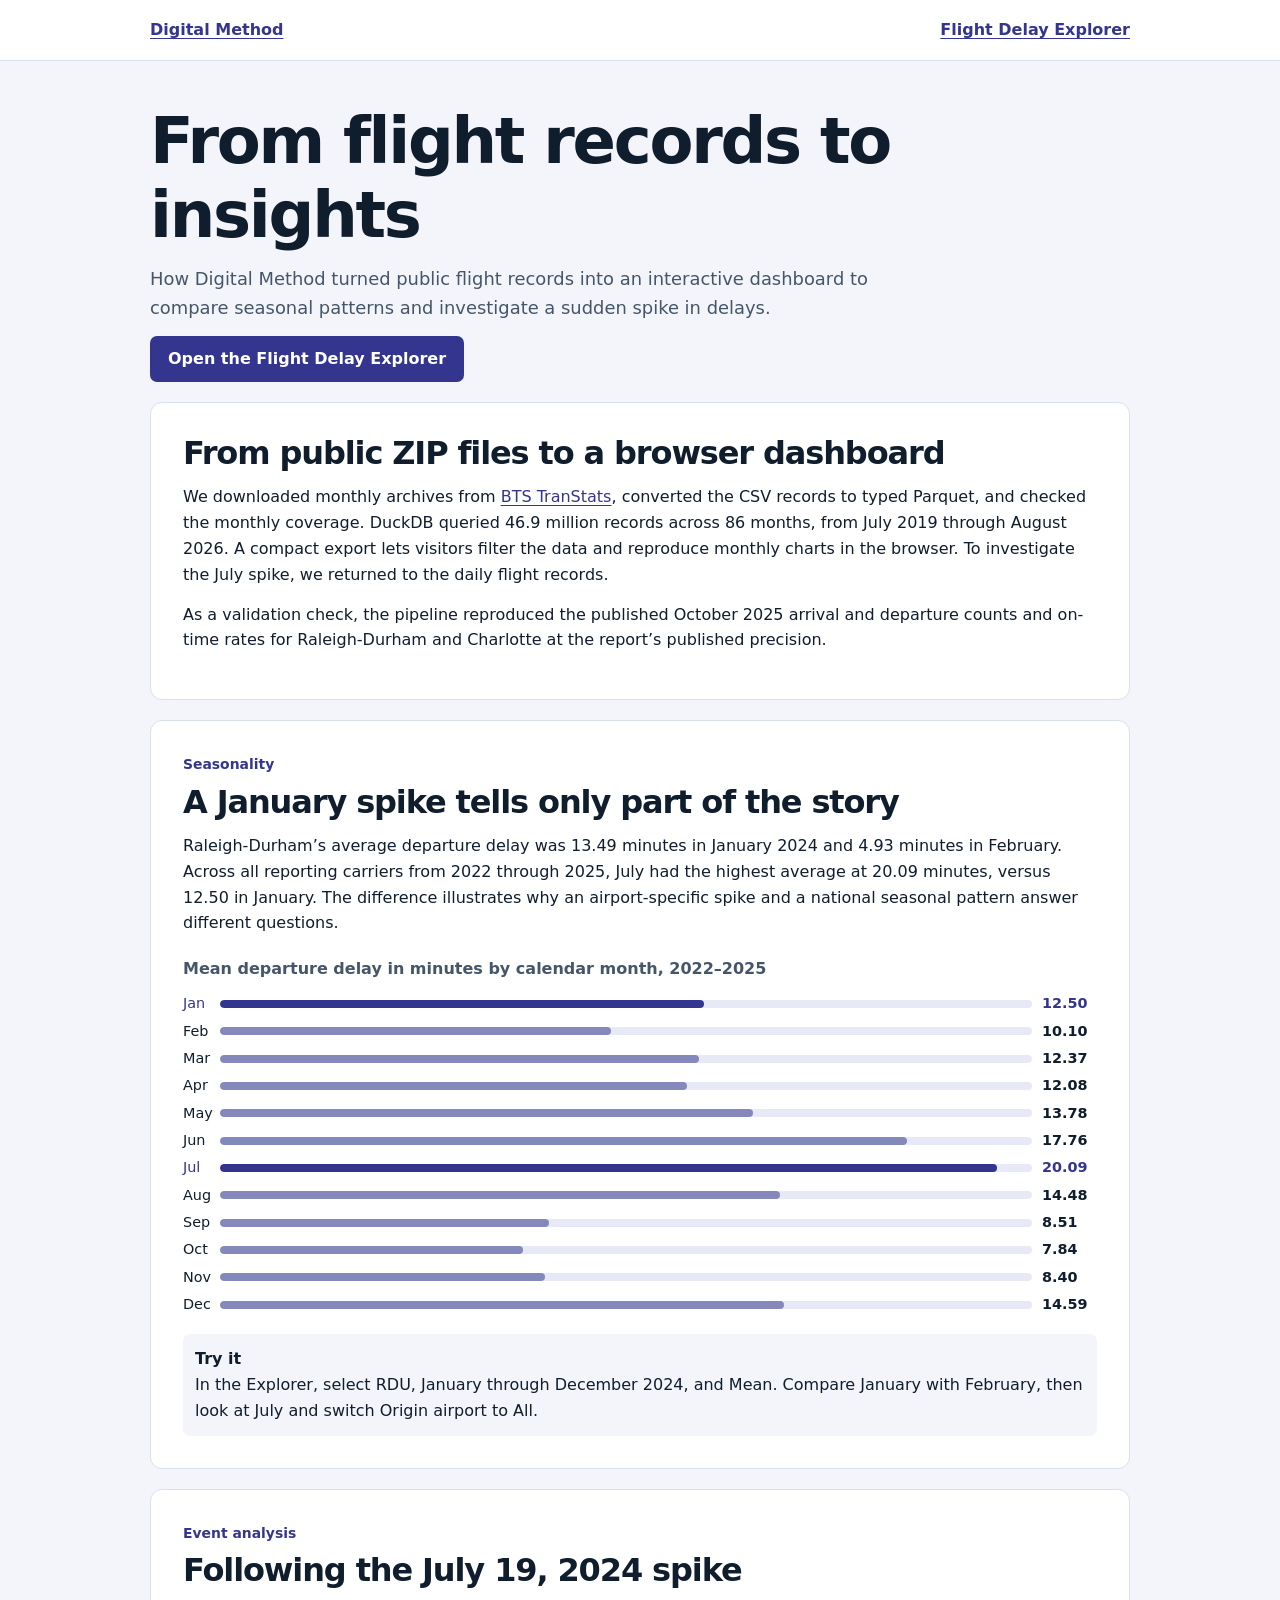
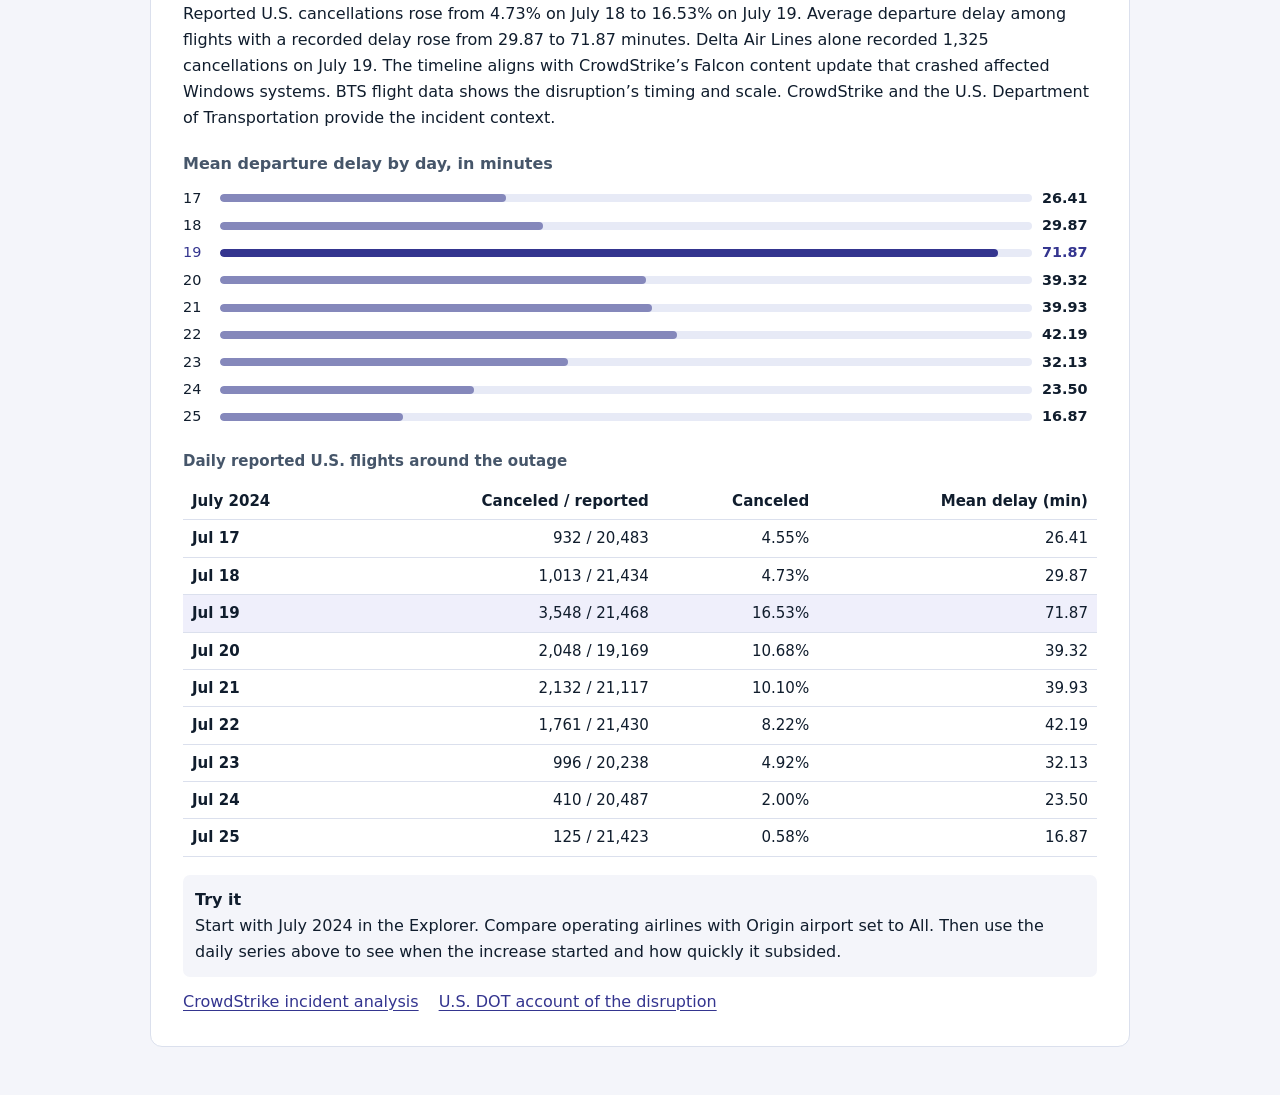
==== docs/stories.html @ 7a171b88 "Add flight delay case study on seasonality and the CrowdStrike outage" ====
<!doctype html>
<html lang="en">
<head>
<meta charset="utf-8">
<meta name="viewport" content="width=device-width, initial-scale=1">
<meta name="description" content="A Digital Method case study in turning public flight records into a seasonal comparison and event analysis.">
<title>From flight records to insights | Digital Method</title>
<style>
:root{color-scheme:light;--ink:#101d2d;--muted:#46566a;--accent:#34358f;--line:#dbe0ed;--paper:#f4f5fa}
*{box-sizing:border-box}body{margin:0;background:var(--paper);color:var(--ink);font:16px/1.62 system-ui,sans-serif}
a{color:var(--accent);text-underline-offset:.2em}a:focus-visible{outline:2px solid var(--accent);outline-offset:4px}
header{background:#fff;border-bottom:1px solid var(--line)}nav,main{width:min(100% - 32px, 980px);margin:auto}
nav{min-height:60px;display:flex;align-items:center;justify-content:space-between;gap:12px;font-weight:700}main{padding:44px 0 48px}
h1,h2{line-height:1.15;letter-spacing:-.035em;margin:0 0 12px}h1{font-size:clamp(2.15rem,6vw,4rem);max-width:760px}h2{font-size:clamp(1.5rem,4vw,2rem)}
p{margin:0 0 14px}.lead{max-width:790px;font-size:1.12rem;color:var(--muted)}
.button{display:inline-block;padding:10px 18px;border-radius:7px;background:var(--accent);color:white;text-decoration:none;font-weight:700}
.story,.process{background:#fff;border:1px solid var(--line);border-radius:12px;margin-top:20px;padding:clamp(16px,4vw,32px)}
.label{color:var(--accent);font-weight:750;font-size:.87rem;margin-bottom:8px}.method{background:var(--paper);border-radius:7px;padding:12px;margin:18px 0 0}
.links{display:flex;flex-wrap:wrap;gap:4px 20px;margin:12px 0 0}
figure{margin:20px 0 0}figcaption,caption{text-align:left;margin-bottom:10px;color:var(--muted);font-weight:650}
.bar-row{display:grid;grid-template-columns:3ch minmax(0,1fr) 6ch;align-items:center;gap:10px;margin:4px 0;font-variant-numeric:tabular-nums;font-size:.9rem}
.bar-meter{height:8px;border-radius:10px;background:#e7eaf6;overflow:hidden}.bar-meter i{display:block;height:100%;background:#8588bb;border-radius:10px}.highlight{color:var(--accent)}.highlight i{background:var(--accent)}
.scroll{overflow-x:auto;margin-top:20px}table{width:100%;border-collapse:collapse;font-size:.94rem;font-variant-numeric:tabular-nums}th,td{text-align:right;padding:6px 9px;border-bottom:1px solid var(--line);white-space:nowrap}th:first-child,td:first-child{text-align:left}.selected{background:#efeffb}
</style>
</head>
<body>
<header><nav aria-label="Main"><a href="https://digitalmethodlabs.com/">Digital Method</a><a href="./">Flight Delay Explorer</a></nav></header>
<main>
<h1>From flight records to insights</h1>
<p class="lead">How Digital Method turned public flight records into an interactive dashboard to compare seasonal patterns and investigate a sudden spike in delays.</p>
<a class="button" href="./">Open the Flight Delay Explorer</a>
<section class="process">
<h2>From public ZIP files to a browser dashboard</h2>
<p>We downloaded monthly archives from <a href="https://www.transtats.bts.gov/PREZIP/">BTS TranStats</a>, converted the CSV records to typed Parquet, and checked the monthly coverage. DuckDB queried 46.9 million records across 86 months, from July 2019 through August 2026. A compact export lets visitors filter the data and reproduce monthly charts in the browser. To investigate the July spike, we returned to the daily flight records.</p><p>As a validation check, the pipeline reproduced the published October 2025 arrival and departure counts and on-time rates for Raleigh-Durham and Charlotte at the report&rsquo;s published precision.</p>
</section>
<article class="story" id="seasonality"><p class="label">Seasonality</p><h2>A January spike tells only part of the story</h2><p>Raleigh-Durham’s average departure delay was 13.49 minutes in January 2024 and 4.93 minutes in February. Across all reporting carriers from 2022 through 2025, July had the highest average at 20.09 minutes, versus 12.50 in January. The difference illustrates why an airport-specific spike and a national seasonal pattern answer different questions.</p><figure class="bars"><figcaption>Mean departure delay in minutes by calendar month, 2022–2025</figcaption><div class="bar-row highlight"><span>Jan</span><span class="bar-meter" aria-hidden="true"><i style="width:59.523809523809526%"></i></span><strong>12.50</strong></div><div class="bar-row"><span>Feb</span><span class="bar-meter" aria-hidden="true"><i style="width:48.09523809523809%"></i></span><strong>10.10</strong></div><div class="bar-row"><span>Mar</span><span class="bar-meter" aria-hidden="true"><i style="width:58.904761904761905%"></i></span><strong>12.37</strong></div><div class="bar-row"><span>Apr</span><span class="bar-meter" aria-hidden="true"><i style="width:57.52380952380952%"></i></span><strong>12.08</strong></div><div class="bar-row"><span>May</span><span class="bar-meter" aria-hidden="true"><i style="width:65.61904761904762%"></i></span><strong>13.78</strong></div><div class="bar-row"><span>Jun</span><span class="bar-meter" aria-hidden="true"><i style="width:84.57142857142857%"></i></span><strong>17.76</strong></div><div class="bar-row highlight"><span>Jul</span><span class="bar-meter" aria-hidden="true"><i style="width:95.66666666666667%"></i></span><strong>20.09</strong></div><div class="bar-row"><span>Aug</span><span class="bar-meter" aria-hidden="true"><i style="width:68.95238095238095%"></i></span><strong>14.48</strong></div><div class="bar-row"><span>Sep</span><span class="bar-meter" aria-hidden="true"><i style="width:40.523809523809526%"></i></span><strong>8.51</strong></div><div class="bar-row"><span>Oct</span><span class="bar-meter" aria-hidden="true"><i style="width:37.333333333333336%"></i></span><strong>7.84</strong></div><div class="bar-row"><span>Nov</span><span class="bar-meter" aria-hidden="true"><i style="width:40%"></i></span><strong>8.40</strong></div><div class="bar-row"><span>Dec</span><span class="bar-meter" aria-hidden="true"><i style="width:69.47619047619048%"></i></span><strong>14.59</strong></div></figure><p class="method"><strong>Try it</strong><br>In the Explorer, select RDU, January through December 2024, and Mean. Compare January with February, then look at July and switch Origin airport to All.</p></article>
<article class="story" id="outage"><p class="label">Event analysis</p><h2>Following the July 19, 2024 spike</h2><p>Reported U.S. cancellations rose from 4.73% on July 18 to 16.53% on July 19. Average departure delay among flights with a recorded delay rose from 29.87 to 71.87 minutes. Delta Air Lines alone recorded 1,325 cancellations on July 19. The timeline aligns with CrowdStrike’s Falcon content update that crashed affected Windows systems. BTS flight data shows the disruption’s timing and scale. CrowdStrike and the U.S. Department of Transportation provide the incident context.</p><figure class="bars"><figcaption>Mean departure delay by day, in minutes</figcaption><div class="bar-row"><span>17</span><span class="bar-meter" aria-hidden="true"><i style="width:35.2%"></i></span><strong>26.41</strong></div><div class="bar-row"><span>18</span><span class="bar-meter" aria-hidden="true"><i style="width:39.8%"></i></span><strong>29.87</strong></div><div class="bar-row highlight"><span>19</span><span class="bar-meter" aria-hidden="true"><i style="width:95.8%"></i></span><strong>71.87</strong></div><div class="bar-row"><span>20</span><span class="bar-meter" aria-hidden="true"><i style="width:52.4%"></i></span><strong>39.32</strong></div><div class="bar-row"><span>21</span><span class="bar-meter" aria-hidden="true"><i style="width:53.2%"></i></span><strong>39.93</strong></div><div class="bar-row"><span>22</span><span class="bar-meter" aria-hidden="true"><i style="width:56.3%"></i></span><strong>42.19</strong></div><div class="bar-row"><span>23</span><span class="bar-meter" aria-hidden="true"><i style="width:42.8%"></i></span><strong>32.13</strong></div><div class="bar-row"><span>24</span><span class="bar-meter" aria-hidden="true"><i style="width:31.3%"></i></span><strong>23.50</strong></div><div class="bar-row"><span>25</span><span class="bar-meter" aria-hidden="true"><i style="width:22.5%"></i></span><strong>16.87</strong></div></figure><div class="scroll"><table><caption>Daily reported U.S. flights around the outage</caption><thead><tr><th scope="col">July 2024</th><th scope="col">Canceled / reported</th><th scope="col">Canceled</th><th scope="col">Mean delay (min)</th></tr></thead><tbody><tr><th scope="row">Jul 17</th><td>932 / 20,483</td><td>4.55%</td><td>26.41</td></tr><tr><th scope="row">Jul 18</th><td>1,013 / 21,434</td><td>4.73%</td><td>29.87</td></tr><tr class="selected"><th scope="row">Jul 19</th><td>3,548 / 21,468</td><td>16.53%</td><td>71.87</td></tr><tr><th scope="row">Jul 20</th><td>2,048 / 19,169</td><td>10.68%</td><td>39.32</td></tr><tr><th scope="row">Jul 21</th><td>2,132 / 21,117</td><td>10.10%</td><td>39.93</td></tr><tr><th scope="row">Jul 22</th><td>1,761 / 21,430</td><td>8.22%</td><td>42.19</td></tr><tr><th scope="row">Jul 23</th><td>996 / 20,238</td><td>4.92%</td><td>32.13</td></tr><tr><th scope="row">Jul 24</th><td>410 / 20,487</td><td>2.00%</td><td>23.50</td></tr><tr><th scope="row">Jul 25</th><td>125 / 21,423</td><td>0.58%</td><td>16.87</td></tr></tbody></table></div><p class="method"><strong>Try it</strong><br>Start with July 2024 in the Explorer. Compare operating airlines with Origin airport set to All. Then use the daily series above to see when the increase started and how quickly it subsided.</p><p class="links"><a href="https://www.crowdstrike.com/wp-content/uploads/2024/08/Executive-Summary_Root-Cause-Analysis_Channel-File-291.pdf">CrowdStrike incident analysis</a><a href="https://www.transportation.gov/sites/dot.gov/files/2024-12/ANPRM%20Airline%20Passenger%20Rights%20%282105-AF20%29.pdf">U.S. DOT account of the disruption</a></p></article>
</main>
</body>
</html>
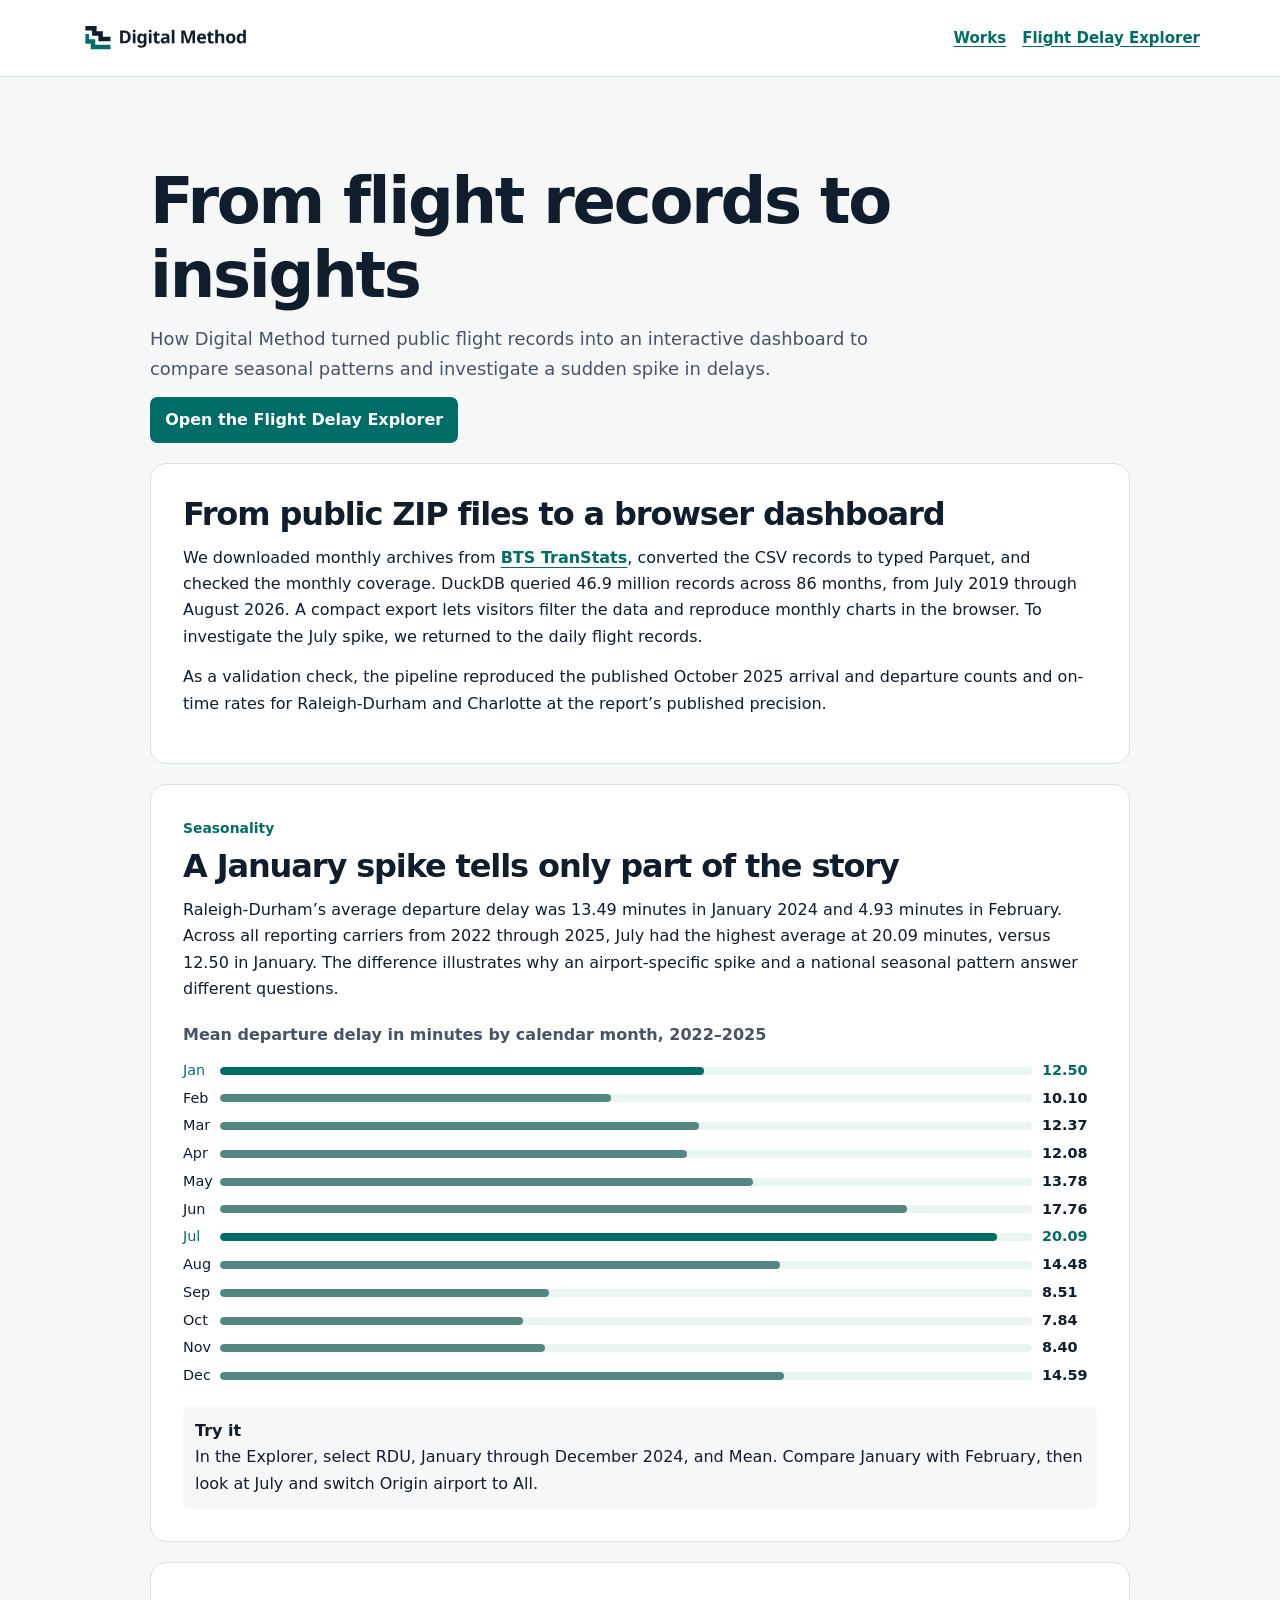
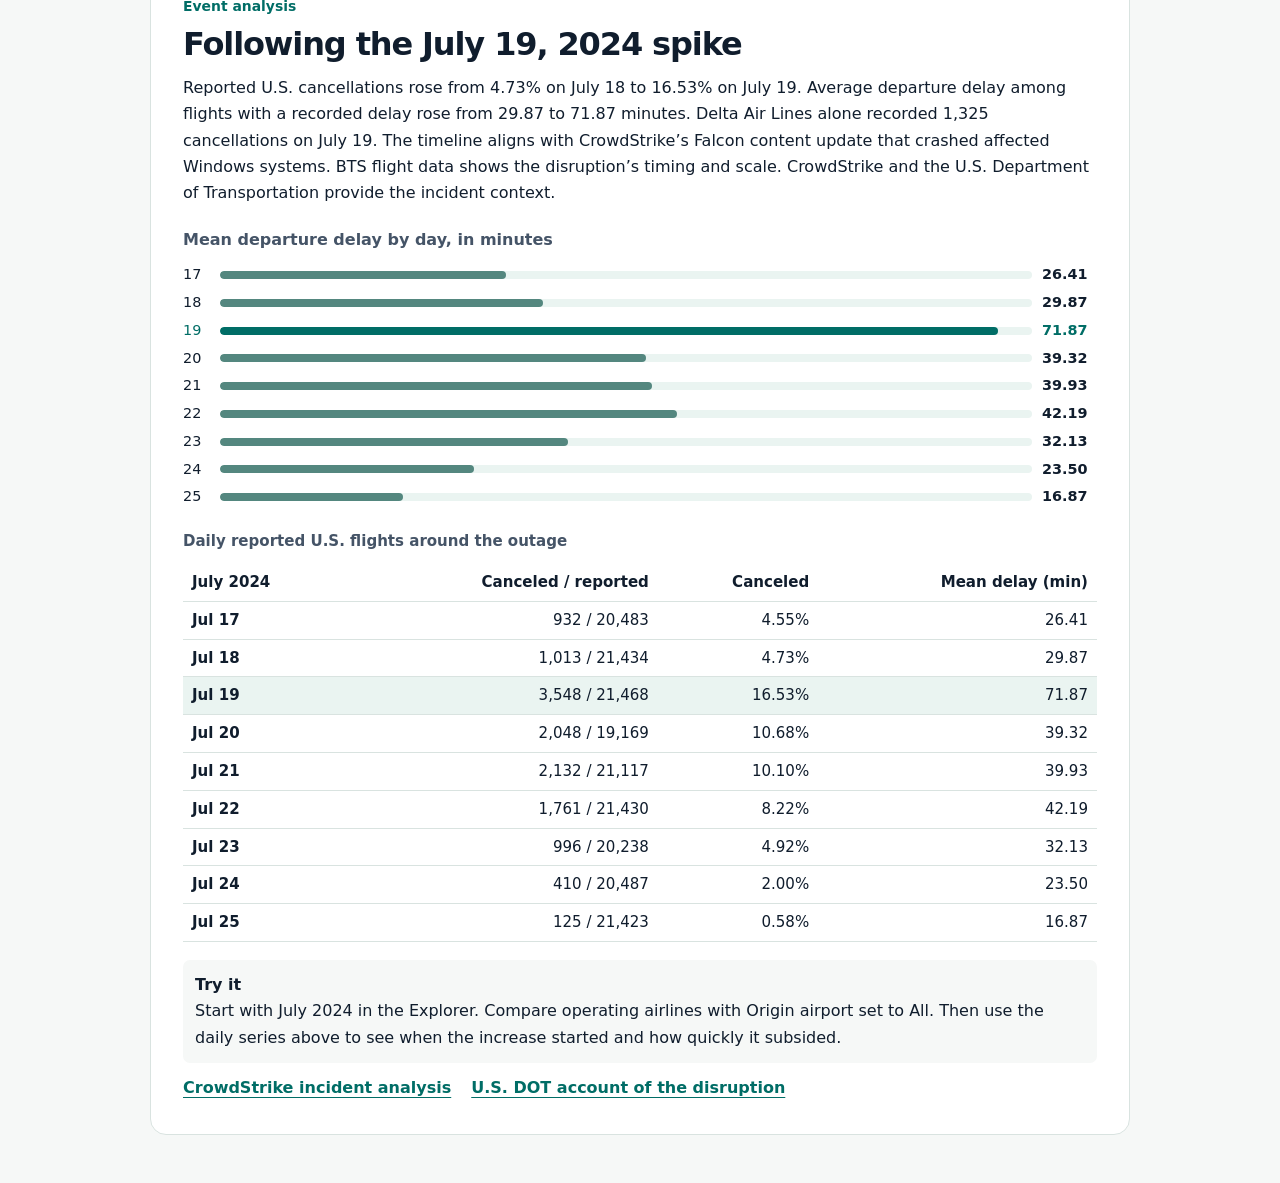
==== commit 33e973a7: "Match Flight Delay Explorer to the Digital Method Works theme" ====
--- a/docs/stories.html
+++ b/docs/stories.html
@@ -4,27 +4,33 @@
 <meta charset="utf-8">
 <meta name="viewport" content="width=device-width, initial-scale=1">
 <meta name="description" content="A Digital Method case study in turning public flight records into a seasonal comparison and event analysis.">
+<meta name="theme-color" content="#f6f8f7">
 <title>From flight records to insights | Digital Method</title>
+<link rel="icon" href="./favicon.svg" type="image/svg+xml">
+<link rel="stylesheet" href="./brand.css">
 <style>
-:root{color-scheme:light;--ink:#101d2d;--muted:#46566a;--accent:#34358f;--line:#dbe0ed;--paper:#f4f5fa}
-*{box-sizing:border-box}body{margin:0;background:var(--paper);color:var(--ink);font:16px/1.62 system-ui,sans-serif}
-a{color:var(--accent);text-underline-offset:.2em}a:focus-visible{outline:2px solid var(--accent);outline-offset:4px}
-header{background:#fff;border-bottom:1px solid var(--line)}nav,main{width:min(100% - 32px, 980px);margin:auto}
-nav{min-height:60px;display:flex;align-items:center;justify-content:space-between;gap:12px;font-weight:700}main{padding:44px 0 48px}
+main{width:min(100% - 2rem, 61.25rem);margin:auto;padding-block:clamp(2.5rem,7vw,5.5rem) 3rem}
 h1,h2{line-height:1.15;letter-spacing:-.035em;margin:0 0 12px}h1{font-size:clamp(2.15rem,6vw,4rem);max-width:760px}h2{font-size:clamp(1.5rem,4vw,2rem)}
 p{margin:0 0 14px}.lead{max-width:790px;font-size:1.12rem;color:var(--muted)}
-.button{display:inline-block;padding:10px 18px;border-radius:7px;background:var(--accent);color:white;text-decoration:none;font-weight:700}
-.story,.process{background:#fff;border:1px solid var(--line);border-radius:12px;margin-top:20px;padding:clamp(16px,4vw,32px)}
-.label{color:var(--accent);font-weight:750;font-size:.87rem;margin-bottom:8px}.method{background:var(--paper);border-radius:7px;padding:12px;margin:18px 0 0}
+.story,.process{background:var(--surface);border:1px solid var(--line);border-radius:1rem;margin-top:20px;padding:clamp(16px,4vw,32px)}
+.label{color:var(--teal);font-weight:750;font-size:.87rem;margin-bottom:8px}.method{background:var(--background);border-radius:7px;padding:12px;margin:18px 0 0}
 .links{display:flex;flex-wrap:wrap;gap:4px 20px;margin:12px 0 0}
 figure{margin:20px 0 0}figcaption,caption{text-align:left;margin-bottom:10px;color:var(--muted);font-weight:650}
 .bar-row{display:grid;grid-template-columns:3ch minmax(0,1fr) 6ch;align-items:center;gap:10px;margin:4px 0;font-variant-numeric:tabular-nums;font-size:.9rem}
-.bar-meter{height:8px;border-radius:10px;background:#e7eaf6;overflow:hidden}.bar-meter i{display:block;height:100%;background:#8588bb;border-radius:10px}.highlight{color:var(--accent)}.highlight i{background:var(--accent)}
-.scroll{overflow-x:auto;margin-top:20px}table{width:100%;border-collapse:collapse;font-size:.94rem;font-variant-numeric:tabular-nums}th,td{text-align:right;padding:6px 9px;border-bottom:1px solid var(--line);white-space:nowrap}th:first-child,td:first-child{text-align:left}.selected{background:#efeffb}
+.bar-meter{height:8px;border-radius:10px;background:var(--tint);overflow:hidden}.bar-meter i{display:block;height:100%;background:#54877f;border-radius:10px}.highlight{color:var(--teal)}.highlight i{background:var(--teal)}
+.scroll{overflow-x:auto;margin-top:20px}table{width:100%;border-collapse:collapse;font-size:.94rem;font-variant-numeric:tabular-nums}th,td{text-align:right;padding:6px 9px;border-bottom:1px solid var(--line);white-space:nowrap}th:first-child,td:first-child{text-align:left}.selected{background:var(--tint)}
 </style>
 </head>
 <body>
-<header><nav aria-label="Main"><a href="https://digitalmethodlabs.com/">Digital Method</a><a href="./">Flight Delay Explorer</a></nav></header>
+<header class="site-header">
+  <nav class="header-inner" aria-label="Main">
+    <a href="https://digitalmethodlabs.com/"><img class="wordmark" src="./logo-primary.svg" alt="Digital Method"></a>
+    <div class="site-links">
+      <a href="https://dev-digitalmethod.github.io/selected-works/">Works</a>
+      <a href="./">Flight Delay Explorer</a>
+    </div>
+  </nav>
+</header>
 <main>
 <h1>From flight records to insights</h1>
 <p class="lead">How Digital Method turned public flight records into an interactive dashboard to compare seasonal patterns and investigate a sudden spike in delays.</p>
--- a/docs/brand.css
+++ b/docs/brand.css
@@ -0,0 +1,77 @@
+:root {
+  color-scheme: light;
+  --ink: #101d2d;
+  --muted: #455467;
+  --teal: #006d66;
+  --teal-dark: #00544e;
+  --surface: #fff;
+  --background: #f6f8f7;
+  --line: #d9e3e0;
+  --tint: #eaf4f1;
+  --font: "Noto Sans", system-ui, sans-serif;
+}
+
+* { box-sizing: border-box; }
+
+body {
+  margin: 0;
+  background: var(--background);
+  color: var(--ink);
+  font: 1rem/1.65 var(--font);
+}
+
+a {
+  color: var(--teal);
+  font-weight: 650;
+  text-underline-offset: .22em;
+}
+
+a:hover { color: var(--teal-dark); }
+
+:focus-visible {
+  outline: 2px solid var(--teal);
+  outline-offset: 3px;
+}
+
+.site-header {
+  background: var(--surface);
+  border-bottom: 1px solid var(--line);
+}
+
+.header-inner {
+  width: min(100% - 3rem, var(--page-width, 70rem));
+  min-height: 4.75rem;
+  margin-inline: auto;
+  padding-block: .5rem;
+  display: flex;
+  align-items: center;
+  justify-content: space-between;
+  gap: 1rem;
+}
+
+.wordmark { display: block; width: 10.75rem; max-width: 100%; height: auto; }
+
+.site-links {
+  display: flex;
+  flex-wrap: wrap;
+  justify-content: flex-end;
+  gap: .25rem 1rem;
+  font-size: .9375rem;
+}
+
+.button {
+  display: inline-block;
+  padding: .6rem .95rem;
+  border-radius: .45rem;
+  background: var(--teal);
+  color: white;
+  font-weight: 650;
+  text-decoration: none;
+}
+
+.button:hover { background: var(--teal-dark); color: white; }
+
+@media (max-width: 30rem) {
+  .header-inner { width: calc(100% - 2rem); min-height: 4rem; gap: .7rem; }
+  .wordmark { width: 10rem; }
+}
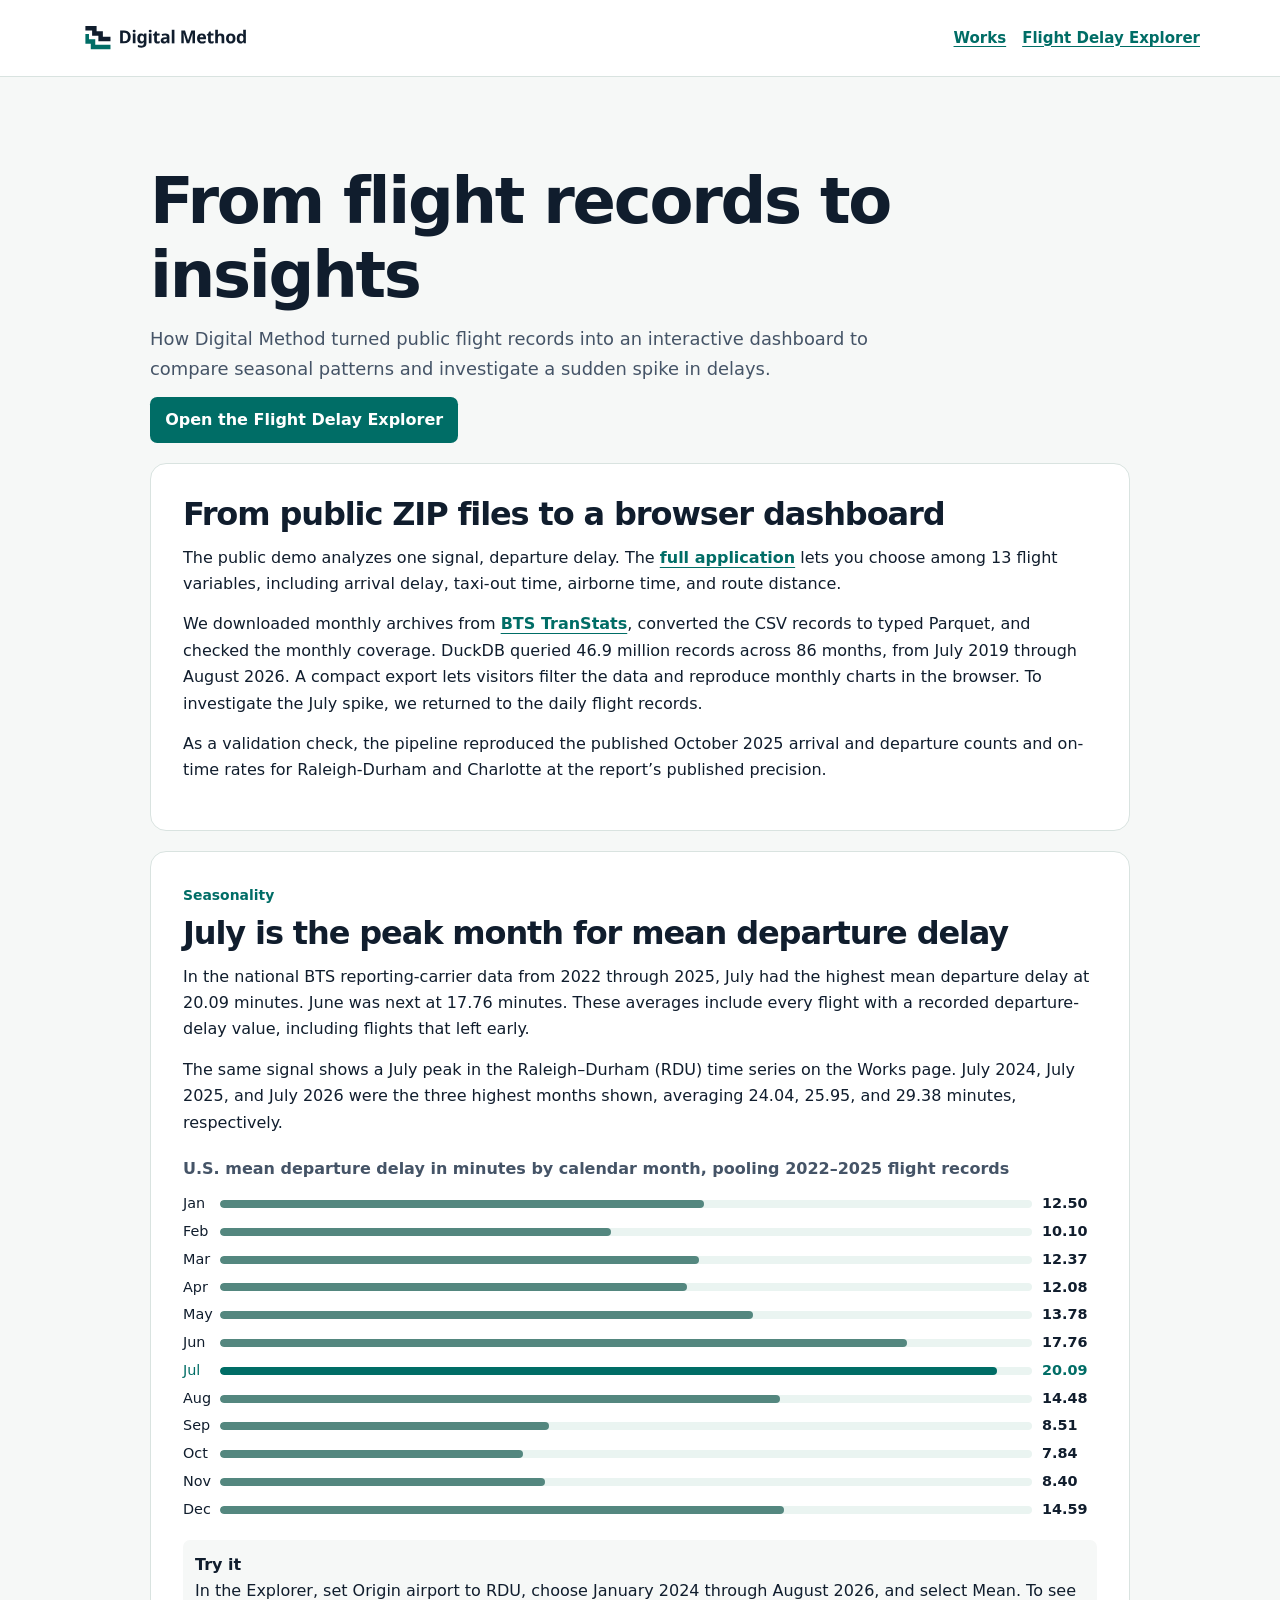
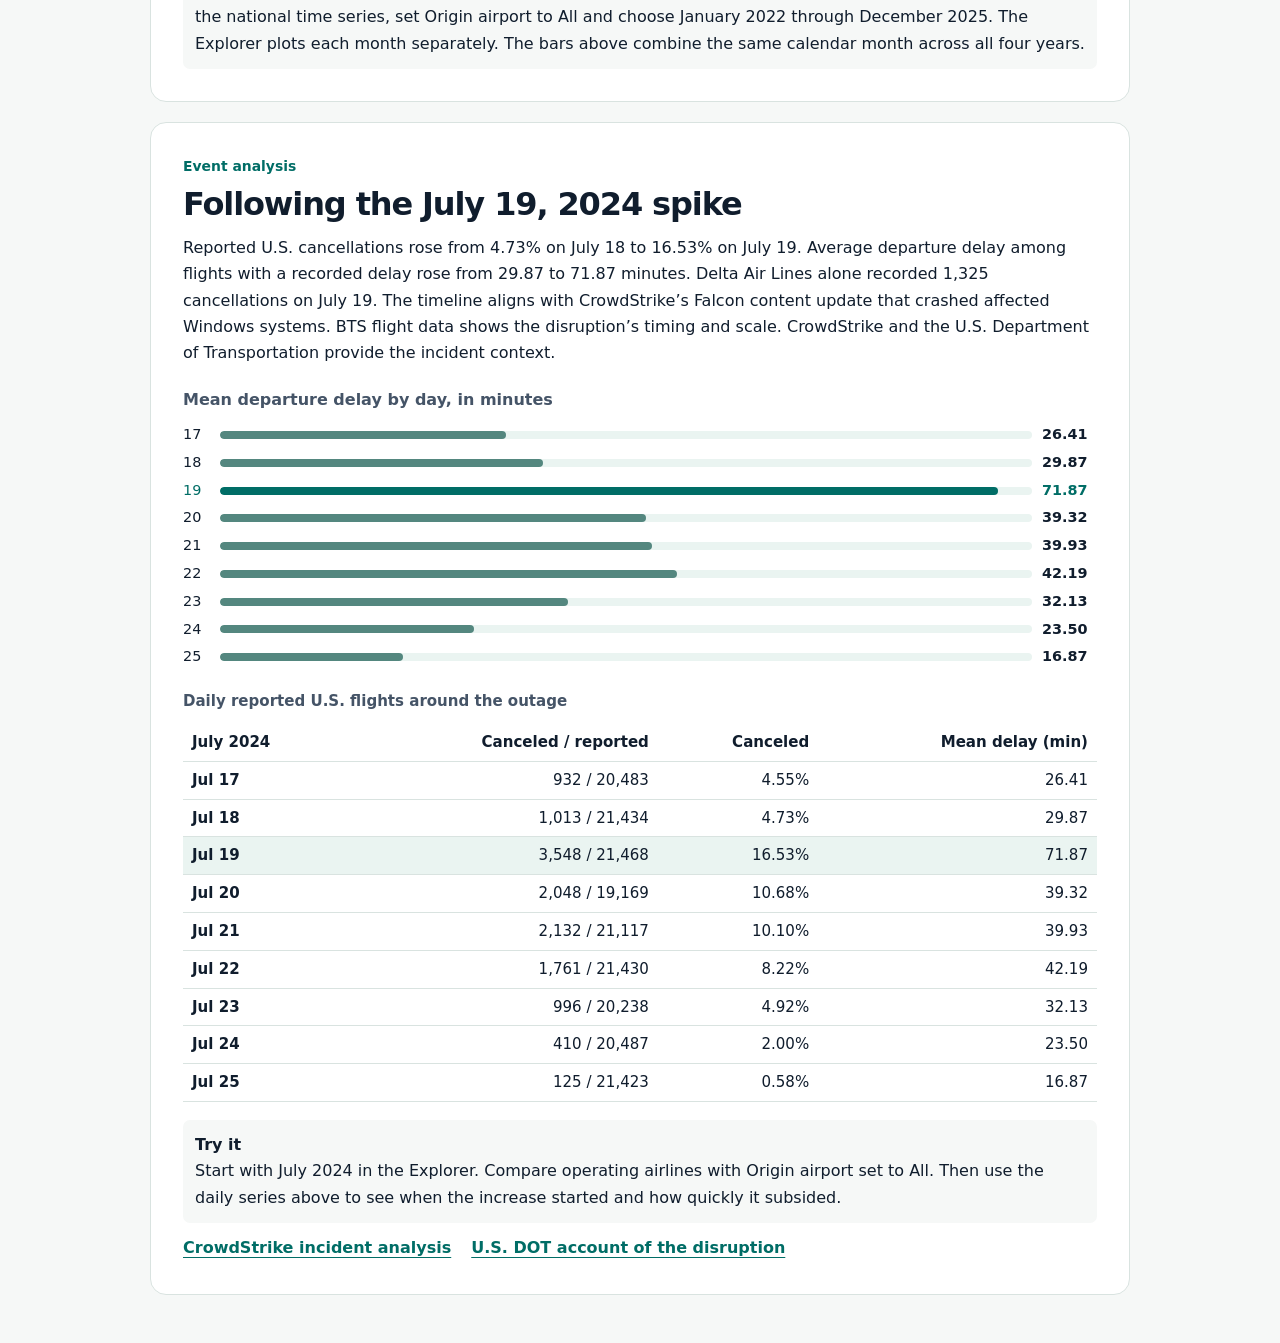
==== commit 6bc1f5a7: "Highlight July departure delays and explain the public demo scope" ====
--- a/docs/stories.html
+++ b/docs/stories.html
@@ -37,9 +37,31 @@
 <a class="button" href="./">Open the Flight Delay Explorer</a>
 <section class="process">
 <h2>From public ZIP files to a browser dashboard</h2>
+<p>The public demo analyzes one signal, departure delay. The <a href="https://github.com/dev-digitalmethod/flight-delay-explorer#explore-a-signal">full application</a> lets you choose among 13 flight variables, including arrival delay, taxi-out time, airborne time, and route distance.</p>
 <p>We downloaded monthly archives from <a href="https://www.transtats.bts.gov/PREZIP/">BTS TranStats</a>, converted the CSV records to typed Parquet, and checked the monthly coverage. DuckDB queried 46.9 million records across 86 months, from July 2019 through August 2026. A compact export lets visitors filter the data and reproduce monthly charts in the browser. To investigate the July spike, we returned to the daily flight records.</p><p>As a validation check, the pipeline reproduced the published October 2025 arrival and departure counts and on-time rates for Raleigh-Durham and Charlotte at the report&rsquo;s published precision.</p>
 </section>
-<article class="story" id="seasonality"><p class="label">Seasonality</p><h2>A January spike tells only part of the story</h2><p>Raleigh-Durham’s average departure delay was 13.49 minutes in January 2024 and 4.93 minutes in February. Across all reporting carriers from 2022 through 2025, July had the highest average at 20.09 minutes, versus 12.50 in January. The difference illustrates why an airport-specific spike and a national seasonal pattern answer different questions.</p><figure class="bars"><figcaption>Mean departure delay in minutes by calendar month, 2022–2025</figcaption><div class="bar-row highlight"><span>Jan</span><span class="bar-meter" aria-hidden="true"><i style="width:59.523809523809526%"></i></span><strong>12.50</strong></div><div class="bar-row"><span>Feb</span><span class="bar-meter" aria-hidden="true"><i style="width:48.09523809523809%"></i></span><strong>10.10</strong></div><div class="bar-row"><span>Mar</span><span class="bar-meter" aria-hidden="true"><i style="width:58.904761904761905%"></i></span><strong>12.37</strong></div><div class="bar-row"><span>Apr</span><span class="bar-meter" aria-hidden="true"><i style="width:57.52380952380952%"></i></span><strong>12.08</strong></div><div class="bar-row"><span>May</span><span class="bar-meter" aria-hidden="true"><i style="width:65.61904761904762%"></i></span><strong>13.78</strong></div><div class="bar-row"><span>Jun</span><span class="bar-meter" aria-hidden="true"><i style="width:84.57142857142857%"></i></span><strong>17.76</strong></div><div class="bar-row highlight"><span>Jul</span><span class="bar-meter" aria-hidden="true"><i style="width:95.66666666666667%"></i></span><strong>20.09</strong></div><div class="bar-row"><span>Aug</span><span class="bar-meter" aria-hidden="true"><i style="width:68.95238095238095%"></i></span><strong>14.48</strong></div><div class="bar-row"><span>Sep</span><span class="bar-meter" aria-hidden="true"><i style="width:40.523809523809526%"></i></span><strong>8.51</strong></div><div class="bar-row"><span>Oct</span><span class="bar-meter" aria-hidden="true"><i style="width:37.333333333333336%"></i></span><strong>7.84</strong></div><div class="bar-row"><span>Nov</span><span class="bar-meter" aria-hidden="true"><i style="width:40%"></i></span><strong>8.40</strong></div><div class="bar-row"><span>Dec</span><span class="bar-meter" aria-hidden="true"><i style="width:69.47619047619048%"></i></span><strong>14.59</strong></div></figure><p class="method"><strong>Try it</strong><br>In the Explorer, select RDU, January through December 2024, and Mean. Compare January with February, then look at July and switch Origin airport to All.</p></article>
+<article class="story" id="seasonality">
+  <p class="label">Seasonality</p>
+  <h2>July is the peak month for mean departure delay</h2>
+  <p>In the national BTS reporting-carrier data from 2022 through 2025, July had the highest mean departure delay at 20.09 minutes. June was next at 17.76 minutes. These averages include every flight with a recorded departure-delay value, including flights that left early.</p>
+  <p>The same signal shows a July peak in the Raleigh–Durham (RDU) time series on the Works page. July 2024, July 2025, and July 2026 were the three highest months shown, averaging 24.04, 25.95, and 29.38 minutes, respectively.</p>
+  <figure class="bars">
+    <figcaption>U.S. mean departure delay in minutes by calendar month, pooling 2022–2025 flight records</figcaption>
+    <div class="bar-row"><span>Jan</span><span class="bar-meter" aria-hidden="true"><i style="width:59.523809523809526%"></i></span><strong>12.50</strong></div>
+    <div class="bar-row"><span>Feb</span><span class="bar-meter" aria-hidden="true"><i style="width:48.09523809523809%"></i></span><strong>10.10</strong></div>
+    <div class="bar-row"><span>Mar</span><span class="bar-meter" aria-hidden="true"><i style="width:58.904761904761905%"></i></span><strong>12.37</strong></div>
+    <div class="bar-row"><span>Apr</span><span class="bar-meter" aria-hidden="true"><i style="width:57.52380952380952%"></i></span><strong>12.08</strong></div>
+    <div class="bar-row"><span>May</span><span class="bar-meter" aria-hidden="true"><i style="width:65.61904761904762%"></i></span><strong>13.78</strong></div>
+    <div class="bar-row"><span>Jun</span><span class="bar-meter" aria-hidden="true"><i style="width:84.57142857142857%"></i></span><strong>17.76</strong></div>
+    <div class="bar-row highlight"><span>Jul</span><span class="bar-meter" aria-hidden="true"><i style="width:95.66666666666667%"></i></span><strong>20.09</strong></div>
+    <div class="bar-row"><span>Aug</span><span class="bar-meter" aria-hidden="true"><i style="width:68.95238095238095%"></i></span><strong>14.48</strong></div>
+    <div class="bar-row"><span>Sep</span><span class="bar-meter" aria-hidden="true"><i style="width:40.523809523809526%"></i></span><strong>8.51</strong></div>
+    <div class="bar-row"><span>Oct</span><span class="bar-meter" aria-hidden="true"><i style="width:37.333333333333336%"></i></span><strong>7.84</strong></div>
+    <div class="bar-row"><span>Nov</span><span class="bar-meter" aria-hidden="true"><i style="width:40%"></i></span><strong>8.40</strong></div>
+    <div class="bar-row"><span>Dec</span><span class="bar-meter" aria-hidden="true"><i style="width:69.47619047619048%"></i></span><strong>14.59</strong></div>
+  </figure>
+  <p class="method"><strong>Try it</strong><br>In the Explorer, set Origin airport to RDU, choose January 2024 through August 2026, and select Mean. To see the national time series, set Origin airport to All and choose January 2022 through December 2025. The Explorer plots each month separately. The bars above combine the same calendar month across all four years.</p>
+</article>
 <article class="story" id="outage"><p class="label">Event analysis</p><h2>Following the July 19, 2024 spike</h2><p>Reported U.S. cancellations rose from 4.73% on July 18 to 16.53% on July 19. Average departure delay among flights with a recorded delay rose from 29.87 to 71.87 minutes. Delta Air Lines alone recorded 1,325 cancellations on July 19. The timeline aligns with CrowdStrike’s Falcon content update that crashed affected Windows systems. BTS flight data shows the disruption’s timing and scale. CrowdStrike and the U.S. Department of Transportation provide the incident context.</p><figure class="bars"><figcaption>Mean departure delay by day, in minutes</figcaption><div class="bar-row"><span>17</span><span class="bar-meter" aria-hidden="true"><i style="width:35.2%"></i></span><strong>26.41</strong></div><div class="bar-row"><span>18</span><span class="bar-meter" aria-hidden="true"><i style="width:39.8%"></i></span><strong>29.87</strong></div><div class="bar-row highlight"><span>19</span><span class="bar-meter" aria-hidden="true"><i style="width:95.8%"></i></span><strong>71.87</strong></div><div class="bar-row"><span>20</span><span class="bar-meter" aria-hidden="true"><i style="width:52.4%"></i></span><strong>39.32</strong></div><div class="bar-row"><span>21</span><span class="bar-meter" aria-hidden="true"><i style="width:53.2%"></i></span><strong>39.93</strong></div><div class="bar-row"><span>22</span><span class="bar-meter" aria-hidden="true"><i style="width:56.3%"></i></span><strong>42.19</strong></div><div class="bar-row"><span>23</span><span class="bar-meter" aria-hidden="true"><i style="width:42.8%"></i></span><strong>32.13</strong></div><div class="bar-row"><span>24</span><span class="bar-meter" aria-hidden="true"><i style="width:31.3%"></i></span><strong>23.50</strong></div><div class="bar-row"><span>25</span><span class="bar-meter" aria-hidden="true"><i style="width:22.5%"></i></span><strong>16.87</strong></div></figure><div class="scroll"><table><caption>Daily reported U.S. flights around the outage</caption><thead><tr><th scope="col">July 2024</th><th scope="col">Canceled / reported</th><th scope="col">Canceled</th><th scope="col">Mean delay (min)</th></tr></thead><tbody><tr><th scope="row">Jul 17</th><td>932 / 20,483</td><td>4.55%</td><td>26.41</td></tr><tr><th scope="row">Jul 18</th><td>1,013 / 21,434</td><td>4.73%</td><td>29.87</td></tr><tr class="selected"><th scope="row">Jul 19</th><td>3,548 / 21,468</td><td>16.53%</td><td>71.87</td></tr><tr><th scope="row">Jul 20</th><td>2,048 / 19,169</td><td>10.68%</td><td>39.32</td></tr><tr><th scope="row">Jul 21</th><td>2,132 / 21,117</td><td>10.10%</td><td>39.93</td></tr><tr><th scope="row">Jul 22</th><td>1,761 / 21,430</td><td>8.22%</td><td>42.19</td></tr><tr><th scope="row">Jul 23</th><td>996 / 20,238</td><td>4.92%</td><td>32.13</td></tr><tr><th scope="row">Jul 24</th><td>410 / 20,487</td><td>2.00%</td><td>23.50</td></tr><tr><th scope="row">Jul 25</th><td>125 / 21,423</td><td>0.58%</td><td>16.87</td></tr></tbody></table></div><p class="method"><strong>Try it</strong><br>Start with July 2024 in the Explorer. Compare operating airlines with Origin airport set to All. Then use the daily series above to see when the increase started and how quickly it subsided.</p><p class="links"><a href="https://www.crowdstrike.com/wp-content/uploads/2024/08/Executive-Summary_Root-Cause-Analysis_Channel-File-291.pdf">CrowdStrike incident analysis</a><a href="https://www.transportation.gov/sites/dot.gov/files/2024-12/ANPRM%20Airline%20Passenger%20Rights%20%282105-AF20%29.pdf">U.S. DOT account of the disruption</a></p></article>
 </main>
 </body>
